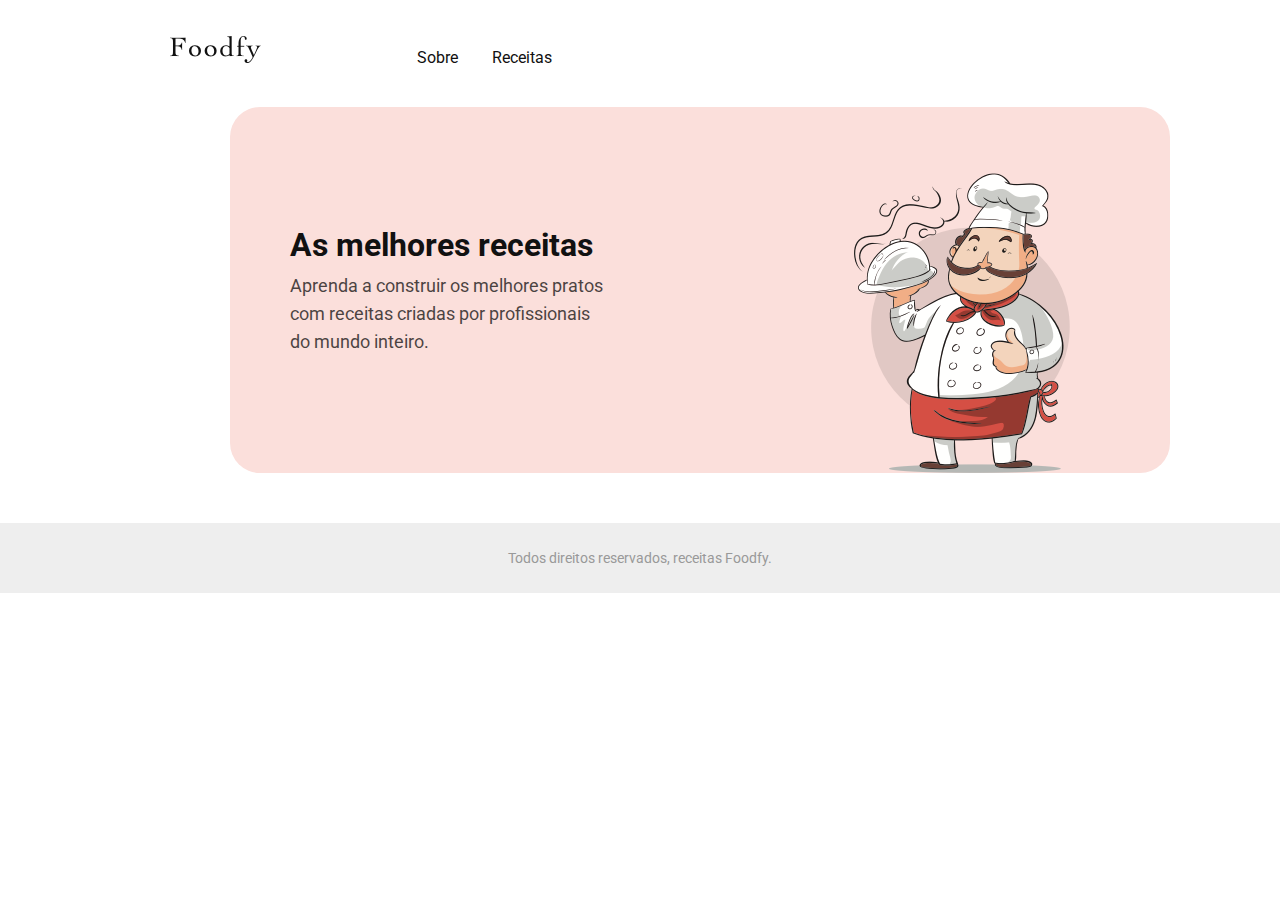
==== index.html @ fa65d533 "Continuação do projeto" ====
<!DOCTYPE html>
<html lang="pt-br">
<head>
    <meta charset="UTF-8">
    <meta name="viewport" content="width=device-width, initial-scale=1.0">
    <link rel="stylesheet" href="style.css">
    <title>Foodfy</title>
</head>
<body>
  <header>
    <div class="links">
      <a href="/"><img src="/assets/logo.png" alt="Foodfy"></a>
      <a href="sobre.html">Sobre</a>
      <a href="receitas.html">Receitas</a>
    </div>
  </header>

    <div class="banner">
        <img src="/assets/chef.png" alt="Chef">
        <h1>As melhores receitas</h1>
        <p>Aprenda a construir os melhores pratos
            com receitas criadas por profissionais
            do mundo inteiro.</p>
    </div>

    <div class="footer">
      <p>Todos direitos reservados, receitas Foodfy.</p>
    </div>
</body>
</html>
---- style.css ----
@import url('https://fonts.googleapis.com/css2?family=Roboto:ital,wght@0,100;0,300;0,400;0,500;0,700;0,900;1,100;1,300;1,400;1,500;1,700;1,900&display=swap');

* {
    margin: 0px;
    border: 0px;
    padding: 0px;
}

body {
    font-family: 'Roboto', sans-serif;
}

.links {
    max-width: 940px;
    margin: 36px auto;
    font-size: 16px;
    line-height: 26px;
}

.links img {
    padding-right: 122px;
}

.links a {
    color: #111111;
    padding-right: 30px;
    text-decoration: none;
}

.banner {
    margin-top: 36px;
    width: 940px;
    height: 366px;
    background: #FBDFDB;
    align-self: center;
    border-radius: 30px;
    margin-left: 230px;
}

.banner img {
    width: 216px;
    height: 300px;
    position: absolute;
    margin-left: 624px;
    margin-top: 66px;
}

.banner h1 {
    font-size: 32px;
    line-height: 42px;
    color: #111111;
    position: absolute;
    margin-top: 117px;
    margin-left: 60px;

}

.banner p {
    margin-top: 165px;
    margin-left: 60px;
    position: absolute;
    max-width: 316px;
    opacity: 0.7;
    font-size: 18px;
    color: #000000;
    line-height: 28px;
}

.footer {
  margin: 50px auto;
  background: #EEEEEE;
  text-align: center;
}

.footer p {
  font-size: 14px;
  line-height: 24px;
  padding: 23px;
  color: #999999;

}

.sobre {
    max-width: 940px;
    margin: 50px auto;
    align-self: center;
}

.sobre div h3 {
    font-size: 24px;
    line-height: 34px;
    font-weight: bold;
    color: #111111;
}

.sobre div h4 {
    font-size: 20px;
    line-height: 30px;
    font-weight: bold;
    color: #111111;
}

.sobre div p {
    margin-top: 20px;
    margin-bottom: 20px;
    font-size: 18px;
    color: #444444;
    line-height: 28px;
}

.receitas {
  max-width: 940px;
  margin: 50px auto;
  display: grid;
  grid-template-columns: 1fr 1fr 1fr;
  gap: 20px;
}

.receitas img {
  border-radius: 15px;
  width: 100%;
}

.receita .receita_content {
  margin-top: 20px;
  font-size: 18px;
  line-height: 28px;
  color: #111111;
}

.receita .receita_info {
  margin-top: 5px;
  font-size: 14px;
  line-height: 24px;
  color: #777777;
}

.modal_receitas {
  background-color: rgba(0,0,0, 0.7);
  width: 100%;
  height: 100%;
  position: fixed;
  top: 0;
  visibility: hidden;
  opacity: 0;
}

.modal {
  background-color: white;
  width: 660px;
  height: 413px;
  margin: 385px auto;
  position: relative;
  border-radius: 16px;
}

.modal .close_modal {
  color: #999999;
  font-size: 16px;
  right: 281px;
  top: 364px;
  cursor: pointer;
  position: absolute;

}

.modal_receitas.active {
  opacity: 1;
  visibility: visible;
}

.modal .modal_content {
  text-align: center;
}

.modal .modal_content img {
  width: 600px;
  height: 200px;
  margin: 30px 30px 20px 30px;
  border-radius: 15px;
}

.modal .modal_content h1 {
  font-size: 24px;
  line-height: 34px;
}

.modal .modal_content p {
  font-size: 18px;
  line-height: 28px;
  color: #777777;
}
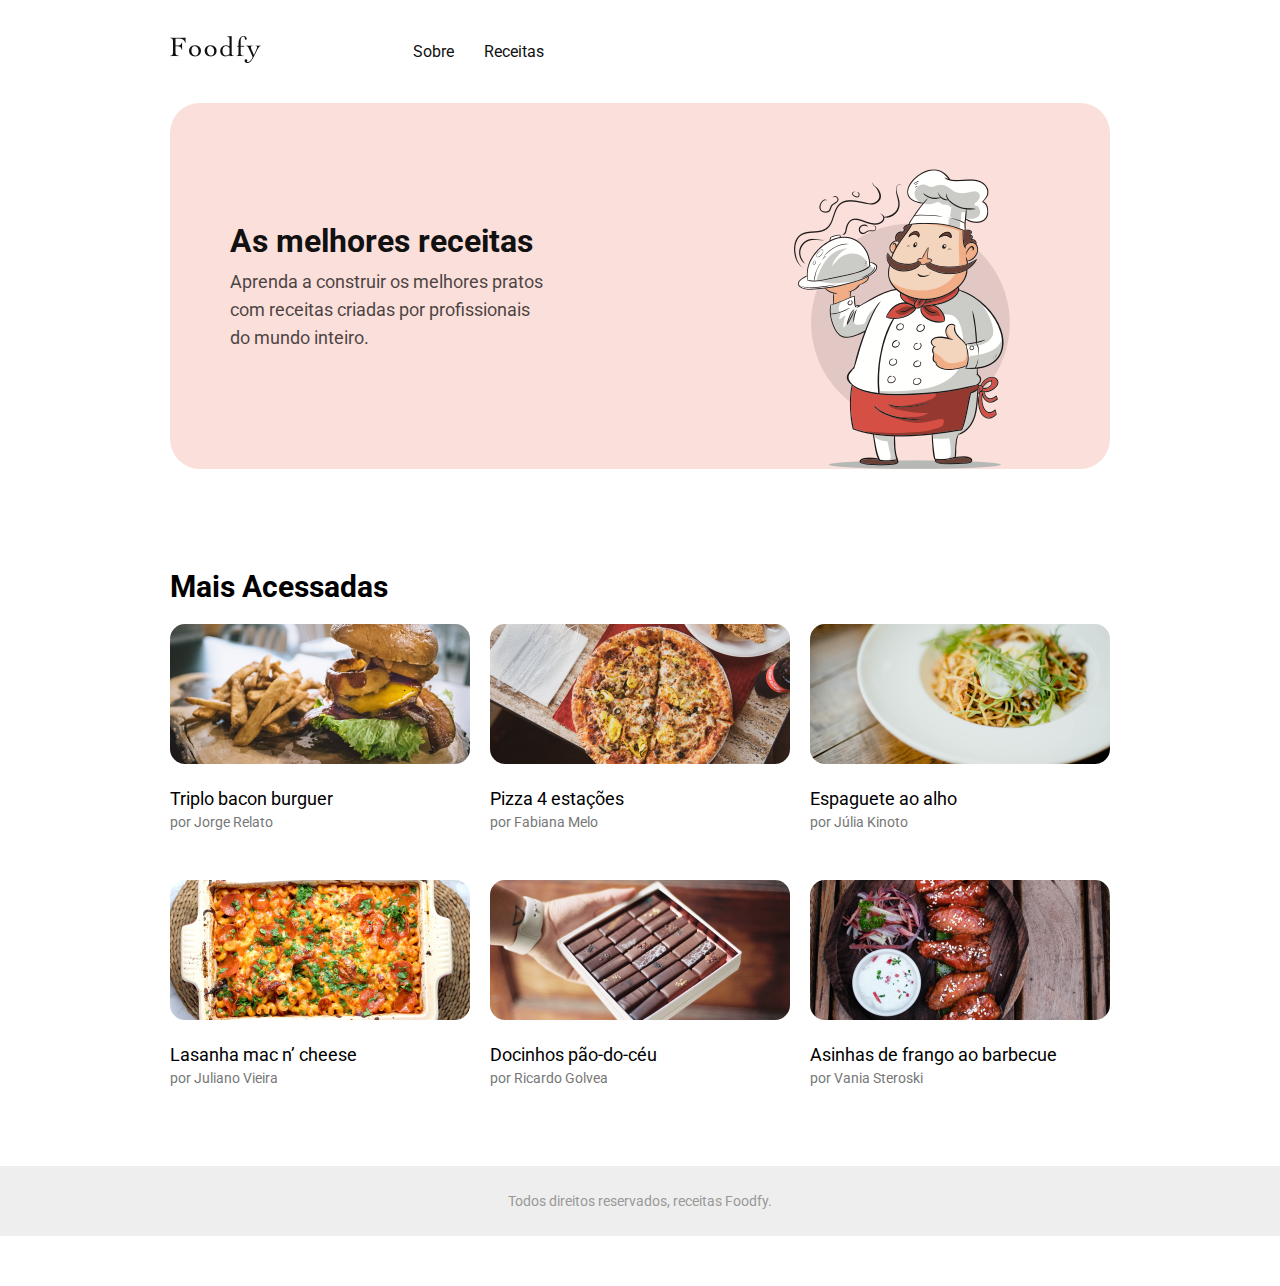
==== commit 2b3dee83: "Finalização do Projeto FoodFy" ====
--- a/index.html
+++ b/index.html
@@ -3,28 +3,77 @@
 <head>
     <meta charset="UTF-8">
     <meta name="viewport" content="width=device-width, initial-scale=1.0">
-    <link rel="stylesheet" href="style.css">
+    <link rel="stylesheet" href="./css/style.css">
     <title>Foodfy</title>
 </head>
 <body>
-  <header>
-    <div class="links">
-      <a href="/"><img src="/assets/logo.png" alt="Foodfy"></a>
-      <a href="sobre.html">Sobre</a>
-      <a href="receitas.html">Receitas</a>
-    </div>
-  </header>
+  <div class="wrapper">
+    <header>
+      <div class="menu">
+        <a href="/"><img src="./assets/logo.png" alt="Foodfy"></a>
+        <a href="about.html">Sobre</a>
+        <a href="recipes.html">Receitas</a>
+      </div>
+    </header>
 
-    <div class="banner">
-        <img src="/assets/chef.png" alt="Chef">
+    <section class="chef">
+      <div class="banner">
+        <div class="img-chef">
+          <img src="/assets/chef.png" alt="Chef">
+        </div>
+        <div class="text-chef"></div>
         <h1>As melhores receitas</h1>
         <p>Aprenda a construir os melhores pratos
-            com receitas criadas por profissionais
-            do mundo inteiro.</p>
+          com receitas criadas por profissionais
+          do mundo inteiro.
+        </p>
+      </div>
+  </section>
+
+  <section class="most-accessed">
+    <div class="text">
+      <h2>Mais Acessadas</h2>
+    </div>
+    <div class="recipes">
+      <div class="recipes-item" id="burguer">
+        <img src="./assets/burger.png" alt="burguer">
+        <h3>Triplo bacon burguer</h3>
+        <h5>por Jorge Relato</h5>
+    </div>
+    <div class="recipes-item" id="pizza">
+      <img src="./assets/pizza.png" alt="burguer">
+      <h3>Pizza 4 estações</h3>
+      <h5>por Fabiana Melo</h5>
     </div>
 
-    <div class="footer">
-      <p>Todos direitos reservados, receitas Foodfy.</p>
+    <div class="recipes-item" id="espaguete">
+      <img src="./assets/espaguete.png" alt="burguer">
+      <h3>Espaguete ao alho</h3>
+      <h5>por Júlia Kinoto</h5>
     </div>
+
+    <div class="recipes-item" id="lasanha">
+      <img src="./assets/lasanha.png" alt="burguer">
+      <h3>Lasanha mac n’ cheese</h3>
+      <h5>por Juliano Vieira</h5>
+    </div>
+
+    <div class="recipes-item" id="doce">
+      <img src="./assets/doce.png" alt="burguer">
+      <h3>Docinhos pão-do-céu</h3>
+      <h5>por Ricardo Golvea</h5>
+    </div>
+
+    <div class="recipes-item" id="asinhas">
+      <img src="./assets/asinhas.png" alt="burguer">
+      <h3>Asinhas de frango ao barbecue</h3>
+      <h5>por Vania Steroski</h5>
+    </div>
+  </section>
+  </div>
+  <div class="footer">
+    <p>Todos direitos reservados, receitas Foodfy.</p>
+  </div>
 </body>
+
 </html>
--- a/css/style.css
+++ b/css/style.css
@@ -0,0 +1,252 @@
+@import url('https://fonts.googleapis.com/css2?family=Roboto:ital,wght@0,100;0,300;0,400;0,500;0,700;0,900;1,100;1,300;1,400;1,500;1,700;1,900&display=swap');
+
+* {
+    margin: 0px;
+    border: 0px;
+    padding: 0px;
+}
+
+body {
+    background-color: white;
+    font-family: 'Roboto', sans-serif;
+}
+
+.wrapper {
+  max-width: 940px;
+  margin: 0 auto;
+}
+
+.menu {
+  align-items: center;
+  margin-top: 36.1px;
+  display: flex;
+}
+
+.menu img {
+
+  padding-right: 122.4px;
+  width: 90.6px;
+  height: 26.9px;
+}
+
+.menu a {
+    color: #111111;
+    padding-right: 30px;
+    font-weight: normal;
+    font-size: 16px;
+    text-decoration: none;
+}
+
+.chef {
+    margin-top: 36px;
+    width: 940px;
+    height: 366px;
+    background: #FBDFDB;
+    border-radius: 30px;
+}
+
+.chef img {
+  float: right;
+  padding-right: 100px;
+  padding-top: 66px;
+}
+
+.chef h1 {
+    font-size: 32px;
+    line-height: 42px;
+    color: #111111;
+    position: absolute;
+    margin-top: 117px;
+    margin-left: 60px;
+
+}
+
+.chef p {
+    margin-top: 165px;
+    margin-left: 60px;
+    position: absolute;
+    max-width: 316px;
+    opacity: 0.7;
+    font-size: 18px;
+    color: #000000;
+    line-height: 28px;
+}
+
+.recipes {
+  display: grid;
+  grid-template-columns: 1fr 1fr 1fr;
+  gap: 20px;
+}
+
+.most-accessed h2 {
+  margin-top: 50px;
+}
+
+.most-accessed .text {
+  padding-top: 50px;
+  padding-bottom: 20px;
+  font-size: 20px;
+  font-weight: bold;
+}
+
+.most-accessed img {
+  border-radius: 15px;
+  width: 300px;
+  height: 140px;
+}
+
+.most-accessed h3 {
+  font-weight: normal;
+  font-size: 18px;
+  padding-top: 20px;
+}
+
+.most-accessed h5 {
+  font-weight: normal;
+  color: #777777;
+  font-size: 14px;
+  padding-top: 5px;
+  padding-bottom: 30px;
+}
+
+.footer {
+  margin: 50px auto;
+  background: #EEEEEE;
+  text-align: center;
+}
+
+.footer p {
+  font-size: 14px;
+  line-height: 24px;
+  padding: 23px;
+  color: #999999;
+
+}
+
+.about {
+    margin: 50px auto;
+}
+
+.about div h3 {
+    font-size: 24px;
+    line-height: 34px;
+    font-weight: bold;
+    color: #111111;
+}
+
+.about div h4 {
+    font-size: 20px;
+    line-height: 30px;
+    font-weight: bold;
+    color: #111111;
+}
+
+.about div p {
+    margin-top: 20px;
+    margin-bottom: 20px;
+    font-size: 18px;
+    color: #444444;
+    line-height: 28px;
+}
+
+/*RECEITAS*/
+
+.recipes-grid {
+  display: grid;
+  grid-template-columns: 1fr 1fr 1fr;
+  gap: 20px;
+}
+
+.recipes-page {
+  padding-top: 56px;
+}
+
+.recipes-page img {
+  border-radius: 15px;
+  width: 300px;
+  height: 140px;
+}
+
+.recipes-page h3 {
+  padding-top: 20px;
+  font-size: 18px;
+  line-height: 28px;
+  font-weight: normal;
+}
+
+.recipes-page h5 {
+  font-weight: normal;
+  color: #777777;
+  font-size: 14px;
+  line-height: 24px;
+  padding-top: 5px;
+  padding-bottom: 30px;
+}
+
+.modal-overlay {
+  background-color: rgba(0,0,0, 0.5);
+  width: 100%;
+  height: 100%;
+  position: fixed;
+  top: 0;
+  visibility: hidden;
+  opacity: 0.6;
+}
+
+.modal {
+  background-color: #FFFFFF;
+  width: 660px;
+  position: absolute;
+  border-radius: 16px;
+  top: 50%;
+  left: 50%;
+  transform: translate(-50%,-50%);
+  padding: 30px;
+  margin: 0 auto;
+  visibility: hidden;
+}
+
+.modal .close-modal {
+  color: #999999;
+  font-size: 16px;
+  margin: 0 auto;
+  margin-top: 80px;
+  display: block;
+  cursor: pointer;
+  text-align: center;
+}
+
+.modal-overlay.active {
+  opacity: 1;
+  visibility: visible;
+}
+
+.modal.active {
+  visibility: visible;
+}
+
+.modal .modal-content {
+  text-align: center;
+}
+
+.modal .modal-content img {
+  width: 100%;
+  height: 200px;
+  border-radius: 15px;
+  object-fit: cover;
+}
+
+.modal .name-recipes {
+  font-size: 24px;
+  text-align: center;
+  margin-top: 20px;
+}
+
+.modal .author-recipes {
+  color: #777;
+  font-size: 18px;
+  text-align: center;
+  margin-top: 5px;
+}
+
+
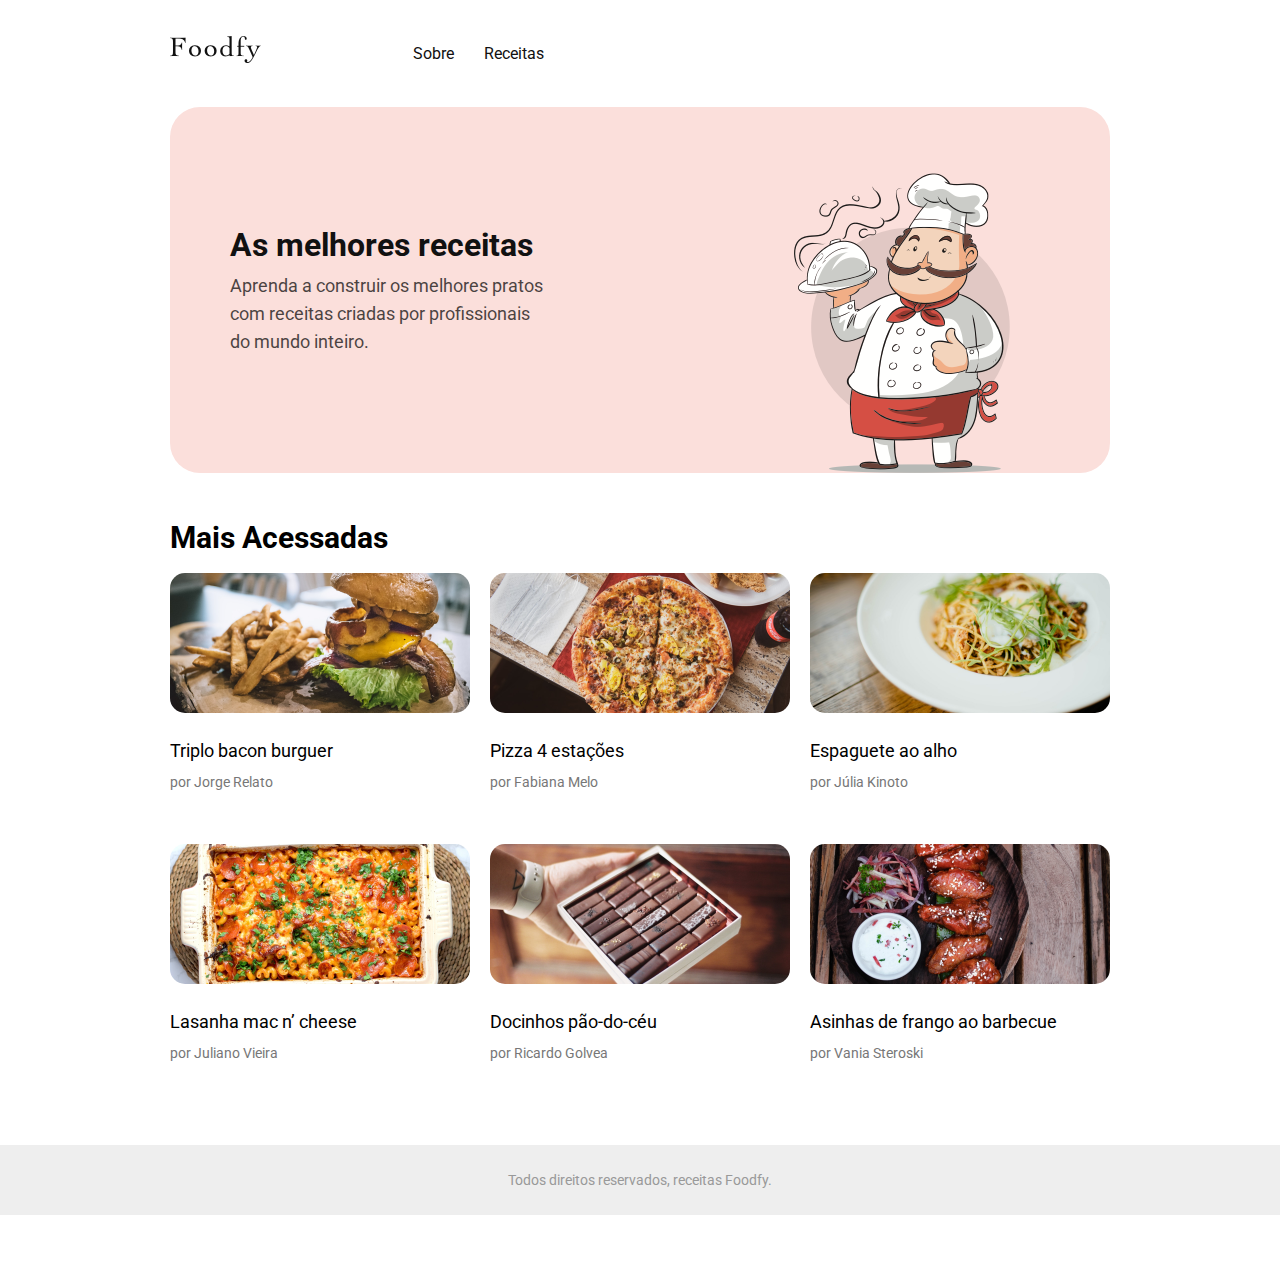
==== commit 8f3641b2: "Aplicando Responsividade 40%" ====
--- a/index.html
+++ b/index.html
@@ -7,7 +7,7 @@
     <title>Foodfy</title>
 </head>
 <body>
-  <div class="wrapper">
+
     <header>
       <div class="menu">
         <a href="/"><img src="./assets/logo.png" alt="Foodfy"></a>
@@ -28,7 +28,7 @@
           do mundo inteiro.
         </p>
       </div>
-  </section>
+    </section>
 
   <section class="most-accessed">
     <div class="text">
@@ -70,7 +70,7 @@
       <h5>por Vania Steroski</h5>
     </div>
   </section>
-  </div>
+
   <div class="footer">
     <p>Todos direitos reservados, receitas Foodfy.</p>
   </div>
--- a/css/style.css
+++ b/css/style.css
@@ -6,17 +6,20 @@
     padding: 0px;
 }
 
+html {
+  font-size: 62.5%;
+}
+
 body {
     background-color: white;
     font-family: 'Roboto', sans-serif;
-}
-
-.wrapper {
+    font-size: 1.6rem;
+}
+
+.menu {
   max-width: 940px;
-  margin: 0 auto;
-}
-
-.menu {
+  width: 90%;
+  margin: auto;
   align-items: center;
   margin-top: 36.1px;
   display: flex;
@@ -33,27 +36,34 @@
     color: #111111;
     padding-right: 30px;
     font-weight: normal;
-    font-size: 16px;
+    font-size: 1.6rem;
+    line-height: 2.6rem;
     text-decoration: none;
 }
 
 .chef {
+    margin: auto;
     margin-top: 36px;
-    width: 940px;
+    max-width: 940px;
+    width: 90%;
     height: 366px;
     background: #FBDFDB;
     border-radius: 30px;
 }
 
-.chef img {
+.img-chef {
   float: right;
-  padding-right: 100px;
-  padding-top: 66px;
+  max-width: 216px;
+  width: 100%;
+  max-height: 300px;
+  height: 100%;
+  margin-right: 100px;
+  margin-top: 66px;
 }
 
 .chef h1 {
-    font-size: 32px;
-    line-height: 42px;
+    font-size: 3.2rem;
+    line-height: 4.2rem;
     color: #111111;
     position: absolute;
     margin-top: 117px;
@@ -67,14 +77,20 @@
     position: absolute;
     max-width: 316px;
     opacity: 0.7;
-    font-size: 18px;
+    font-size: 1.8rem;
     color: #000000;
-    line-height: 28px;
+    line-height: 2.8rem;
+}
+
+.most-accessed {
+  max-width: 940px;
+  width: 90%;
+  margin: auto;
 }
 
 .recipes {
   display: grid;
-  grid-template-columns: 1fr 1fr 1fr;
+  grid-template-columns: repeat(auto-fit, minmax(250px, 1fr));
   gap: 20px;
 }
 
@@ -83,28 +99,32 @@
 }
 
 .most-accessed .text {
-  padding-top: 50px;
-  padding-bottom: 20px;
-  font-size: 20px;
+  margin-top: 50px;
+  margin-bottom: 20px;
+  font-size: 2.0rem;
+  line-height: 3.0rem;
   font-weight: bold;
 }
 
 .most-accessed img {
   border-radius: 15px;
-  width: 300px;
+  max-width: 300px;
+  width: 100%;
   height: 140px;
 }
 
 .most-accessed h3 {
   font-weight: normal;
-  font-size: 18px;
+  font-size: 1.8rem;
+  line-height: 2.8rem;
   padding-top: 20px;
 }
 
 .most-accessed h5 {
   font-weight: normal;
   color: #777777;
-  font-size: 14px;
+  font-size: 1.4rem;
+  line-height: 2.4rem;
   padding-top: 5px;
   padding-bottom: 30px;
 }
@@ -116,8 +136,8 @@
 }
 
 .footer p {
-  font-size: 14px;
-  line-height: 24px;
+  font-size: 1.4rem;
+  line-height: 2.4rem;
   padding: 23px;
   color: #999999;
 
@@ -125,60 +145,64 @@
 
 .about {
     margin: 50px auto;
+    max-width: 940px;
+    width: 90%;
 }
 
 .about div h3 {
-    font-size: 24px;
-    line-height: 34px;
+    font-size: 2.4rem;
+    line-height: 3.4rem;
     font-weight: bold;
     color: #111111;
 }
 
 .about div h4 {
-    font-size: 20px;
-    line-height: 30px;
+    font-size: 2.0rem;
+    line-height: 3.0rem;
     font-weight: bold;
     color: #111111;
 }
 
 .about div p {
-    margin-top: 20px;
-    margin-bottom: 20px;
-    font-size: 18px;
+    margin: 20px auto;
+    font-size: 1.8rem;
     color: #444444;
-    line-height: 28px;
+    line-height: 2.8rem;
 }
 
 /*RECEITAS*/
+
+.recipes-page {
+  margin: 56px auto;
+  max-width: 940px;
+  width: 90%;
+}
 
 .recipes-grid {
   display: grid;
-  grid-template-columns: 1fr 1fr 1fr;
+  grid-template-columns: repeat(auto-fit, minmax(250px, 1fr));
   gap: 20px;
-}
-
-.recipes-page {
-  padding-top: 56px;
 }
 
 .recipes-page img {
   border-radius: 15px;
-  width: 300px;
+  max-width: 300px;
+  width: 100%;
   height: 140px;
 }
 
 .recipes-page h3 {
   padding-top: 20px;
-  font-size: 18px;
-  line-height: 28px;
+  font-size: 1.8rem;
+  line-height: 2.8rem;
   font-weight: normal;
 }
 
 .recipes-page h5 {
   font-weight: normal;
   color: #777777;
-  font-size: 14px;
-  line-height: 24px;
+  font-size: 1.4rem;
+  line-height: 2.4rem;
   padding-top: 5px;
   padding-bottom: 30px;
 }
@@ -208,7 +232,8 @@
 
 .modal .close-modal {
   color: #999999;
-  font-size: 16px;
+  font-size: 1.6rem;
+  line-height: 2.6rem;
   margin: 0 auto;
   margin-top: 80px;
   display: block;
@@ -237,16 +262,23 @@
 }
 
 .modal .name-recipes {
-  font-size: 24px;
+  font-size: 2.4rem;
+  line-height: 3.4rem;
   text-align: center;
   margin-top: 20px;
 }
 
 .modal .author-recipes {
   color: #777;
-  font-size: 18px;
+  font-size: 1.8rem;
+  line-height: 2.8rem;
   text-align: center;
   margin-top: 5px;
 }
 
-
+@media (max-width: 768px) {
+  html {
+  font-size: 50%;
+  }
+}
+
